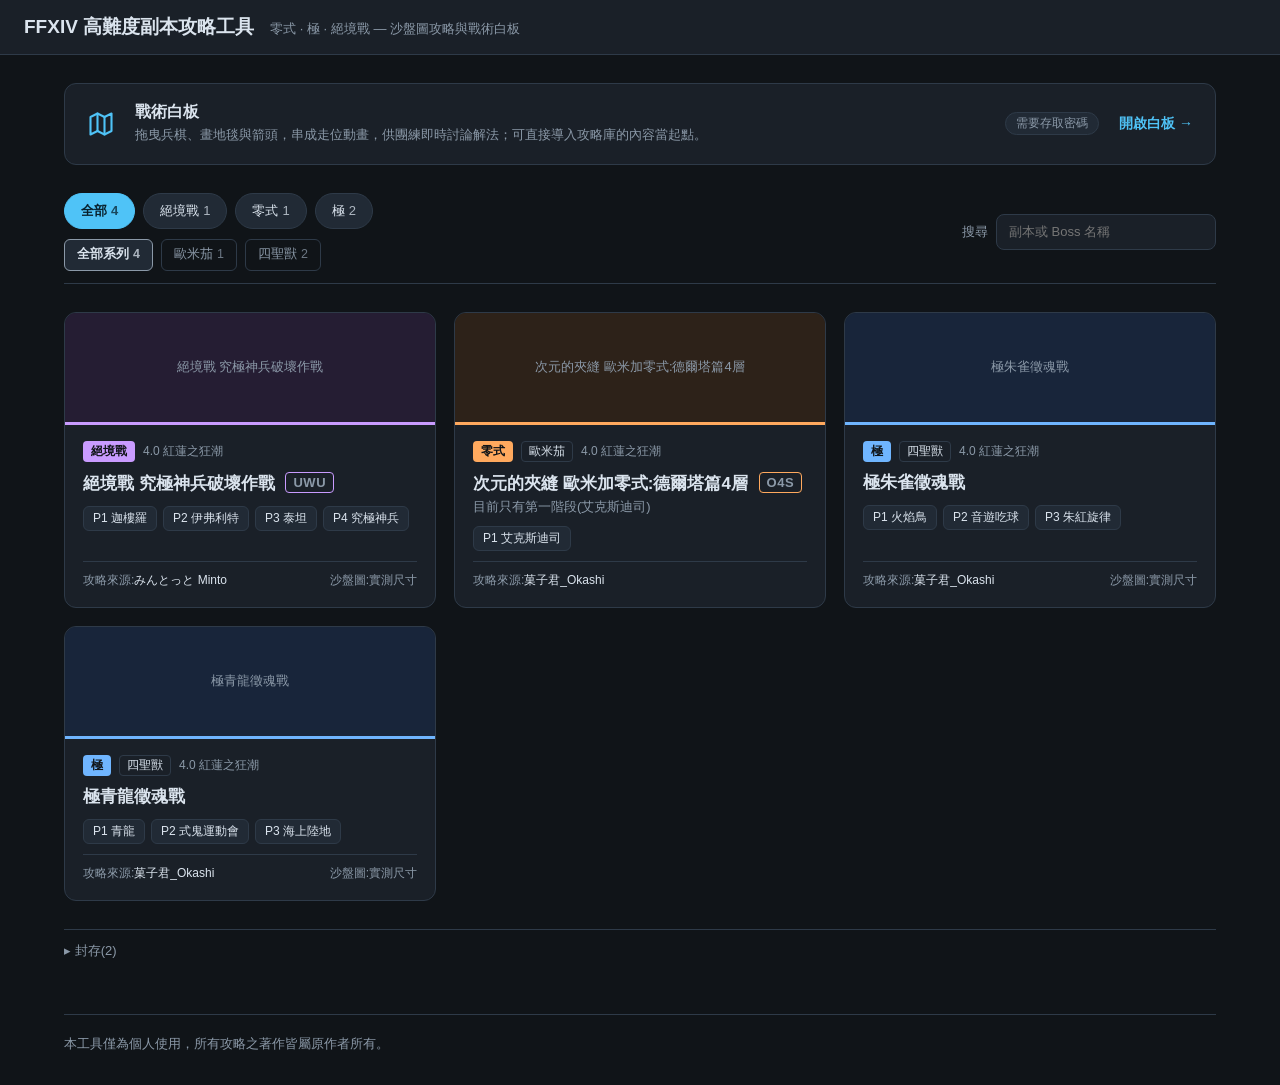
==== index.html @ 34177a95 "Discord Activity M1:私人上架靜態檢視的基礎建設 - 打包 Embedded App SDK 為單檔,新增 activity.js 啟動層(偵測內嵌、URL 改寫、換頁保留參數) -" ====
﻿<!DOCTYPE html>
<html lang="zh-Hant">
<head>
<meta charset="UTF-8">
<meta name="viewport" content="width=device-width, initial-scale=1">
<!-- 不讓搜尋引擎收錄:本工具僅供個人使用,不公開發布 -->
<meta name="robots" content="noindex, nofollow">
<title>FFXIV 高難度副本攻略工具</title>
<link rel="stylesheet" href="css/style.css?v=12">
</head>
<body>
<header class="home-header">
  <h1>FFXIV 高難度副本攻略工具</h1>
  <span class="home-tagline">零式 · 極 · 絕境戰 — 沙盤圖攻略與戰術白板</span>
</header>

<main id="home">
  <a class="tool-banner" href="board.html">
    <svg class="tool-banner-icon" width="28" height="28" viewBox="0 0 24 24" fill="none" stroke="var(--accent)" stroke-width="1.8" stroke-linecap="round" stroke-linejoin="round" aria-hidden="true"><path d="M3 6l6-3 6 3 6-3v15l-6 3-6-3-6 3z"/><path d="M9 3v15M15 6v15"/></svg>
    <span class="tool-banner-text">
      <strong>戰術白板</strong>
      <span>拖曳兵棋、畫地毯與箭頭，串成走位動畫，供團練即時討論解法；可直接導入攻略庫的內容當起點。</span>
    </span>
    <span class="pill-note">需要存取密碼</span>
    <span class="tool-banner-go">開啟白板 →</span>
  </a>

  <div class="home-filter">
    <div class="filter-levels">
      <div class="filter-tabs" id="filter-tabs" role="group" aria-label="依難度篩選"></div>
      <div class="filter-tabs series-tabs" id="series-tabs" role="group" aria-label="依系列篩選" hidden></div>
    </div>
    <label class="home-search">搜尋
      <input type="search" id="raid-search" placeholder="副本或 Boss 名稱">
    </label>
  </div>

  <div id="raid-list" class="card-grid">載入中…</div>
  <p id="raid-empty" class="home-empty" hidden>沒有符合條件的攻略。</p>

  <details class="archive" id="archive">
    <summary>封存</summary>
    <p class="archive-note">被新版取代、但保留下來供對照的舊攻略。平常不需要打開。</p>
    <div id="archive-list" class="archive-list"></div>
  </details>
</main>

<footer class="home-footer">本工具僅為個人使用，所有攻略之著作皆屬原作者所有。</footer>

<script src="js/discord/sdk.min.js?v=1"></script>
<script src="js/discord/config.js?v=1"></script>
<script src="js/discord/activity.js?v=1"></script>
<script src="data/raids.js?v=3"></script>
<script src="js/home.js?v=2"></script>
</body>
</html>
---- css/style.css ----
/* FFXIV 攻略工具 — 深色主題 */
:root {
  --bg: #101418;
  --bg-panel: #1a2028;
  --bg-panel2: #212a35;
  --border: #2e3a48;
  --text: #dbe4ee;
  --text-dim: #8b99a8;
  --accent: #4fc3f7;
  --tank: #4a90d9;
  --healer: #4caf7d;
  --dps: #e05d5d;
  --fire: #ff7a45;
  --ice: #ffd75e;
  --thunder: #7fb6ff;
  --void: #b06ce0;
  --wind: #6ee0a8;
}

* { box-sizing: border-box; }
html, body {
  margin: 0; padding: 0; height: 100%;
  background: var(--bg); color: var(--text);
  font-family: "Microsoft JhengHei", "PingFang TC", "Noto Sans TC", sans-serif;
}

a { color: var(--accent); text-decoration: none; }

/* ── 卷軸(配合深色主題,與 board.css 同一套)──────
 * Firefox 用 scrollbar-*,Chromium/WebKit 用 ::-webkit-scrollbar。 */
* { scrollbar-width: thin; scrollbar-color: #3d4d5f transparent; }
::-webkit-scrollbar { width: 10px; height: 10px; }
/* 軌道透明,讓卷軸融進所在面板(側欄/內容區背景色各不相同) */
::-webkit-scrollbar-track { background: transparent; }
::-webkit-scrollbar-thumb {
  background: #3d4d5f; border-radius: 6px;
  border: 2px solid transparent; background-clip: padding-box;  /* 內縮留白,滑塊看起來比軌道細 */
}
::-webkit-scrollbar-thumb:hover { background: #55697f; background-clip: padding-box; }
::-webkit-scrollbar-thumb:active { background: var(--accent); background-clip: padding-box; }
::-webkit-scrollbar-corner { background: transparent; }

/* ── 頂欄 ─────────────────────────── */
header {
  display: flex; align-items: center; gap: 16px;
  padding: 10px 18px; flex-wrap: wrap;
  background: var(--bg-panel); border-bottom: 1px solid var(--border);
}
header h1 { font-size: 17px; margin: 0; font-weight: 600; }
header .home-link { font-size: 13px; color: var(--text-dim); }

#role-bar { display: flex; gap: 6px; margin-left: auto; flex-wrap: wrap; }
.role-btn {
  padding: 4px 10px; border-radius: 6px; cursor: pointer;
  border: 1px solid var(--border); background: var(--bg-panel2);
  color: var(--text-dim); font-size: 13px; font-weight: 700;
}
.role-btn.role-tank.active   { background: var(--tank);   color: #fff; border-color: var(--tank); }
.role-btn.role-healer.active { background: var(--healer); color: #fff; border-color: var(--healer); }
.role-btn.role-dps.active    { background: var(--dps);    color: #fff; border-color: var(--dps); }
.role-btn:hover { border-color: var(--accent); }

/* ── 版面 ─────────────────────────── */
#layout {
  display: grid;
  grid-template-columns: 220px minmax(340px, 46%) 1fr;
  height: calc(100vh - 53px);
}

/* 側欄:上方頁籤 + 下方時間軸 */
#sidebar {
  display: flex; flex-direction: column;
  border-right: 1px solid var(--border);
  background: var(--bg-panel); overflow: hidden;
}
#page-tabs {
  flex: none; display: flex; flex-direction: column; gap: 6px;
  padding: 12px 10px; border-bottom: 2px solid var(--border);
}
.page-tab {
  display: flex; align-items: center; gap: 8px; text-align: left;
  padding: 10px 12px; border-radius: 9px; cursor: pointer;
  background: var(--bg-panel2); border: 1px solid var(--border);
  color: var(--text-dim); font-size: 14.5px; font-weight: 700;
}
.page-tab:hover { border-color: var(--accent); color: var(--text); }
.page-tab.active {
  background: var(--accent); border-color: var(--accent); color: #08202c;
}
.page-tab .page-tab-icon { font-size: 16px; }

/* 時間軸 */
#timeline {
  overflow-y: auto; padding: 8px;
  display: flex; flex-direction: column; gap: 4px;
}
/* 階段分隔(P1/P2/P3);章節未標 phase 時不會出現 */
.timeline-phase {
  margin: 10px 2px 2px; padding: 0 8px 5px;
  border-bottom: 1px solid var(--border);
  font-size: 11px; font-weight: 800; letter-spacing: .08em;
  color: var(--accent); text-transform: uppercase;
}
.timeline-phase:first-child { margin-top: 2px; }

.timeline-item {
  display: flex; align-items: center; gap: 8px; text-align: left;
  padding: 8px 10px; border-radius: 8px; cursor: pointer;
  background: none; border: 1px solid transparent;
  color: var(--text-dim); font-size: 13.5px; line-height: 1.3;
}
/* 有階段標題時章節縮排一層,層級關係一眼看得出來 */
.timeline-item-nested { margin-left: 8px; }
.timeline-item:hover { background: var(--bg-panel2); color: var(--text); }
.timeline-item.active {
  background: var(--bg-panel2); color: var(--text);
  border-color: var(--accent);
}
.timeline-num {
  flex: none; width: 20px; height: 20px; border-radius: 50%;
  background: var(--border); color: var(--text);
  display: flex; align-items: center; justify-content: center;
  font-size: 11px; font-weight: 700;
}
.timeline-item.active .timeline-num { background: var(--accent); color: #08202c; }
/* 選取中章節的名稱:只在窄螢幕(數字方塊模式)顯示 */
#timeline-current { display: none; }

/* 沙盤區 */
#stage {
  display: flex; flex-direction: column; align-items: center;
  padding: 14px; gap: 8px; overflow-y: auto;
  border-right: 1px solid var(--border);
}
#arena { width: 100%; max-width: 560px; }
.arena-svg { width: 100%; height: auto; display: block; }

#player { width: 100%; max-width: 560px; }
.player-caption {
  min-height: 40px; padding: 8px 12px; border-radius: 8px;
  background: var(--bg-panel2); border: 1px solid var(--border);
  font-size: 14px; line-height: 1.5;
}
.player-controls {
  display: flex; align-items: center; justify-content: center;
  gap: 12px; margin-bottom: 8px;
}
.player-controls button.btn-prev, .player-controls button.btn-next {
  width: 42px; height: 34px; border-radius: 8px; cursor: pointer;
  background: var(--bg-panel2); border: 1px solid var(--border);
  color: var(--text); font-size: 15px;
}
.player-controls button:disabled { opacity: 0.35; cursor: default; }
.player-dots { display: flex; gap: 6px; }
.player-dot {
  width: 11px; height: 11px; border-radius: 50%; cursor: pointer;
  border: 1px solid var(--text-dim); background: none; padding: 0;
}
.player-dot.active { background: var(--accent); border-color: var(--accent); }

/* 內容區 */
#content { overflow-y: auto; padding: 18px 22px; }
#section-title { font-size: 19px; margin: 0 0 10px; }
#section-body { font-size: 14.5px; line-height: 1.75; color: var(--text); }
#section-body p { margin: 0.5em 0; }
#section-body ul { margin: 0.4em 0; padding-left: 1.4em; }
#section-body strong { color: #ffcf7d; }
#section-body code {
  background: var(--bg-panel2); padding: 1px 5px; border-radius: 4px; font-size: 0.92em;
}

/* 速查表頁 */
#cheatsheet-view {
  grid-column: 2 / 4; overflow-y: auto; padding: 22px 26px;
}
#cheatsheet-view h2 { margin: 0 0 4px; font-size: 20px; }
.cheat-subtitle { margin: 0 0 14px; color: var(--text-dim); font-size: 13.5px; }
/* 分組頁籤:卡片多的時候用來只看某個階段。黏在捲動容器頂端,捲下去也還在。 */
#cheat-tabs {
  display: flex; flex-wrap: wrap; gap: 8px;
  position: sticky; top: -22px; z-index: 2;
  padding: 10px 0 14px; margin: 0;
  background: var(--bg);
  border-bottom: 1px solid var(--border);
}
#cheat-tabs:empty { display: none; }
.cheat-tab {
  padding: 6px 18px; border-radius: 999px; cursor: pointer;
  background: var(--bg-panel2); border: 1px solid var(--border);
  color: var(--text-dim); font-family: inherit; font-size: 13.5px; font-weight: 700;
}
.cheat-tab:hover { border-color: var(--accent); color: var(--text); }
.cheat-tab.active {
  background: var(--accent); border-color: var(--accent); color: #08202c;
}
#cheat-grid {
  margin-top: 20px;
  display: grid; grid-template-columns: repeat(2, 1fr); gap: 20px;
}
.cheat-card {
  background: var(--bg-panel2); border: 1px solid var(--border);
  border-top: 5px solid var(--tag-color, var(--accent));
  border-radius: 12px; padding: 20px 24px;
}
.cheat-card h3 {
  margin: 0 0 12px; font-size: 19px; display: flex; align-items: center; gap: 10px;
}
.cheat-card .cheat-tag {
  font-size: 12px; font-weight: 700; padding: 2px 10px; border-radius: 10px;
  color: #fff; background: var(--tag-color, var(--accent));
}
.cheat-card ul {
  margin: 0; padding-left: 1.25em; font-size: 15px; line-height: 1.85; color: var(--text);
}
.cheat-card li { margin-bottom: 6px; }
.role-chip {
  display: inline-block; padding: 1px 8px; border-radius: 6px;
  font-weight: 800; font-size: 0.94em; color: #fff; white-space: nowrap;
}
.role-chip.role-tank { background: var(--tank); }
.role-chip.role-healer { background: var(--healer); }
.role-chip.role-dps { background: var(--dps); }

#role-notes {
  margin-top: 14px; display: flex; flex-direction: column; gap: 6px;
}
.role-note {
  display: flex; gap: 10px; align-items: baseline;
  padding: 8px 10px; border-radius: 8px; font-size: 13.5px; line-height: 1.55;
  background: var(--bg-panel); border: 1px solid var(--border);
}
.role-note.mine {
  border-color: var(--accent);
  background: #14313f;
  order: -1;
}
.role-note.mine::after { content: "← 你的職責"; color: var(--accent); font-size: 12px; margin-left: auto; flex: none; }
.role-note-tag {
  flex: none; font-weight: 700; font-size: 12px; padding: 1px 8px;
  border-radius: 10px; color: #fff;
}
.role-note-tag.role-tank { background: var(--tank); }
.role-note-tag.role-healer { background: var(--healer); }
.role-note-tag.role-dps { background: var(--dps); }

/* ── SVG 沙盤樣式 ──────────────────── */
.arena-floor { fill: #3a3226; stroke: none; }
.arena-rim { fill: none; stroke: #17130c; stroke-width: 3; }
.arena-inner-line { fill: none; stroke: #4a4030; stroke-width: 0.8; stroke-dasharray: 3 4; }

/* 標記疊在 AOE 之上,填色需夠深才能在彩色地板(如朱紅旋律)上看清 */
.waymark circle { fill: rgba(6,8,11,.72); stroke-width: 1.6; }
.waymark-text {
  font-size: 10px; font-weight: 700; text-anchor: middle; dominant-baseline: central;
  paint-order: stroke; stroke: rgba(6,8,11,.85); stroke-width: 2.4;
}
/* 未指定的標記先給一組保底配色,避免變成看不見的黑字黑圈 */
.waymark circle { stroke: #dbe4ee; }
.waymark text { fill: #dbe4ee; }

.waymark-A circle, .waymark-1 circle { stroke: #ff6b6b; }
.waymark-A text,   .waymark-1 text   { fill: #ff6b6b; }
.waymark-B circle, .waymark-2 circle { stroke: #ffd75e; }
.waymark-B text,   .waymark-2 text   { fill: #ffd75e; }
.waymark-C circle, .waymark-3 circle { stroke: #7fb6ff; }
.waymark-C text,   .waymark-3 text   { fill: #7fb6ff; }
.waymark-D circle, .waymark-4 circle { stroke: #c98fff; }
.waymark-D text,   .waymark-4 text   { fill: #c98fff; }

.actor .actor-body { stroke: #0c1116; stroke-width: 1.2; }
.actor-tank .actor-body { fill: var(--tank); }
.actor-healer .actor-body { fill: var(--healer); }
.actor-dps .actor-body { fill: var(--dps); }
.actor-label {
  font-size: 5.6px; font-weight: 700; fill: #fff;
  text-anchor: middle; dominant-baseline: central; pointer-events: none;
}
.actor.selected .actor-body {
  stroke: #fff; stroke-width: 1.6;
  filter: drop-shadow(0 0 4px #4fc3f7) drop-shadow(0 0 8px #4fc3f7);
}

.boss-body { fill: #5b4a78; stroke: #2b2140; stroke-width: 1.5; }
.boss-facing { fill: rgba(255,255,255,.35); }
.boss-label {
  font-size: 6px; font-weight: 700; fill: #fff;
  text-anchor: middle; dominant-baseline: central;
}

.aoe { opacity: 0.55; }
.aoe-fire { fill: var(--fire); }
.aoe-ice { fill: var(--ice); }
.aoe-thunder { fill: var(--thunder); }
.aoe-void { fill: var(--void); }
.aoe-death { fill: #ff2a2a; }
.aoe-wind { fill: var(--wind); }
.aoe-generic { fill: #cccccc; }

.blackhole-glow { fill: #1d2f7a; opacity: 0.5; }
.blackhole-core { fill: #0a1030; stroke: #3550c8; stroke-width: 1; }
.blackhole-eye { fill: #000; }

.tentacle-body { fill: #7a5a38; stroke: #3d2c18; stroke-width: 1.2; }
.tentacle-label { font-size: 6px; fill: #fff; font-weight: 700; text-anchor: middle; dominant-baseline: central; }

.tether { stroke-width: 1.2; stroke-dasharray: 3 2; }
.tether-purple { stroke: #d24ce0; }
.tether-white { stroke: #ddd; }
.tether-green { stroke: #5fe08a; }

.ann-arrow, .ann-arc { fill: none; stroke-width: 2.4; }
.ann-thin { stroke-width: 1.6; }
.ann-white { stroke: #eee; color: #eee; }
.ann-red { stroke: #ff5f5f; color: #ff5f5f; }
.ann-blue { stroke: #6fa8ff; color: #6fa8ff; }
.ann-yellow { stroke: #ffd75e; color: #ffd75e; }
.ann-text { font-size: 7px; font-weight: 700; text-anchor: middle; stroke: none; }
.ann-text.ann-white { fill: #eee; } .ann-text.ann-red { fill: #ff5f5f; }
.ann-text.ann-blue { fill: #6fa8ff; } .ann-text.ann-yellow { fill: #ffd75e; }

/* 內文標題前的階段標籤 */
.section-phase {
  display: inline-block; margin-right: 9px; padding: 2px 9px;
  border-radius: 20px; vertical-align: 2px;
  background: var(--bg-panel2); border: 1px solid var(--accent);
  color: var(--accent); font-size: 12px; font-weight: 800; letter-spacing: .04em;
}

/* ── 內文 Markdown:表格 / 引言 / 小標 ────────── */
.md-table {
  width: 100%; border-collapse: collapse; margin: 12px 0 16px;
  font-size: 13.5px; line-height: 1.6;
  display: block; overflow-x: auto;
}
.md-table th, .md-table td {
  border: 1px solid var(--border); padding: 6px 9px;
  text-align: left; vertical-align: top;
}
.md-table th { background: var(--bg-panel2, #1b2430); font-weight: 700; white-space: nowrap; }
.md-table tr:nth-child(even) td { background: rgba(255,255,255,.02); }

#section-body blockquote {
  margin: 12px 0; padding: 9px 13px;
  border-left: 3px solid var(--accent);
  background: var(--bg-panel); border-radius: 0 8px 8px 0;
  color: var(--text-dim); font-size: 14px; line-height: 1.75;
}
#section-body blockquote strong { color: var(--text); }
#section-body .md-h3 { margin: 20px 0 8px; font-size: 15.5px; }
#section-body .md-hr { border: none; border-top: 1px solid var(--border); margin: 18px 0; }

/* ── 極朱雀:朱紅旋律四色地板 ────────────── */
.quad .quad-fill { stroke: rgba(0,0,0,.45); stroke-width: 0.8; }
.quad-purple .quad-fill { fill: #7b3f8f; }
.quad-brown  .quad-fill { fill: #55432e; }
.quad-green  .quad-fill { fill: #6f8a63; }
.quad-yellow .quad-fill { fill: #c9a028; }
.quad-boom .quad-fill { fill: #ff9126; }
.quad-glyph {
  font-size: 17px; font-weight: 700; fill: rgba(255,255,255,.85);
  text-anchor: middle; dominant-baseline: central; pointer-events: none;
}
.quad-boom .quad-glyph { fill: rgba(60,20,0,.75); }
.quad-order {
  font-size: 9px; font-weight: 800; fill: #fff; stroke: #000; stroke-width: 2.2;
  paint-order: stroke; text-anchor: middle; dominant-baseline: central;
}

/* 中央天坑 */
.pit-body { fill: #08090c; }
.pit-rim { fill: none; stroke: #ff6b6b; stroke-width: 1.6; stroke-dasharray: 5 3; opacity: .75; }

/* 灼熱旋律的塔 */
.tower-ring { fill: rgba(255,196,64,.16); stroke: #ffc440; stroke-width: 1.8; }
.tower-core { fill: rgba(255,196,64,.55); }
.tower-empty .tower-ring { stroke: #ff5f5f; stroke-dasharray: 4 2.5; }
.tower-empty .tower-core { fill: rgba(255,95,95,.4); }

/* 蘇生之羽:羽毛與黃圈 */
.feather-aura { fill: rgba(214,164,58,.28); stroke: rgba(230,186,80,.7); stroke-width: 0.9; }
.feather-quill { fill: #f0b429; stroke: #7a4a10; stroke-width: 0.7; }
.feather-big .feather-quill { fill: #ff9f1c; }
.feather-cleared .feather-quill { fill: #4a4438; stroke: #2a261e; }

/* 火焰鳥 */
.bird-dead .bird-body { fill: #a3312c; stroke: #4d120f; stroke-width: 0.8; }
.bird-alive .bird-body { fill: #ffb52e; stroke: #7a4a10; stroke-width: 0.8; }
.bird-label {
  font-size: 5.4px; font-weight: 700; fill: #fff;
  text-anchor: middle; dominant-baseline: central;
}

/* 禁止站位 */
.rock { fill: #f08a24; stroke: #5a2c08; stroke-width: 1.4; stroke-linejoin: round; }

/* 場上的其他敵人(UWU P4):風 / 火 / 土 / 究極神兵 */
.enemy-body { stroke: #1a1a1a; stroke-width: 1.3; }
.enemy-facing { fill: rgba(255,255,255,.45); }
.enemy-label {
  font-size: 7px; font-weight: 700; fill: #fff;
  text-anchor: middle; dominant-baseline: central; pointer-events: none;
}
.enemy-wind .enemy-body { fill: #2f8f62; }
.enemy-fire .enemy-body { fill: #c4472a; }
.enemy-earth .enemy-body { fill: #9a6a2f; }
.enemy-ultima .enemy-body { fill: #5b4a78; }
.enemy-neutral .enemy-body { fill: #666; }
.xmark path { stroke: #ff3b30; stroke-width: 2.6; stroke-linecap: round; fill: none; }

/* 場外「詩」文字列 */
.cs-cell circle { fill: #2b2318; stroke: #6b5a3c; stroke-width: 0.8; }
.cs-purple circle { fill: #5c2f6b; } .cs-brown circle { fill: #4a3a28; }
.cs-green  circle { fill: #55694c; } .cs-yellow circle { fill: #9c7c1f; }
.cs-glyph {
  font-size: 10px; font-weight: 700; fill: #f2e8d5;
  text-anchor: middle; dominant-baseline: central;
}
.cs-done { opacity: .28; }
.cs-now circle { stroke: #fff; stroke-width: 2; }

.ann-dash { stroke-dasharray: 5 3.5; }

.marker-share .share-outer { fill: none; stroke: #ffb347; stroke-width: 1.4; stroke-dasharray: 4 2; }
.marker-share .share-inner { fill: rgba(255,179,71,.3); stroke: #ffb347; stroke-width: 1; }
.marker-triangle { fill: rgba(255,90,90,.85); stroke: #fff; stroke-width: 0.8; }
.marker-target .target-corner { fill: none; stroke: #ff8080; stroke-width: 1.6; }

/* ── 首頁 ─────────────────────────── */
:root {
  /* 難度色:只用在標籤、橫幅底線與篩選 */
  --cat-ultimate: #c99bff; --cat-ultimate-bg: #251d33;
  --cat-savage:   #ffa95e; --cat-savage-bg:   #2d2219;
  --cat-extreme:  #6fb5ff; --cat-extreme-bg:  #18253a;
}
.home-header { padding: 14px 24px; gap: 6px 16px; align-items: baseline; }
.home-header h1 { font-size: 19px; font-weight: 700; }
.home-tagline { font-size: 13px; color: var(--text-dim); }

#home {
  max-width: 1200px; margin: 0 auto; padding: 28px 24px 0;
  display: flex; flex-direction: column; gap: 28px;
}

/* 戰術白板:放在最上面的橫向入口 */
.tool-banner {
  display: flex; flex-wrap: wrap; align-items: center; gap: 12px 20px;
  padding: 18px 22px; border-radius: 12px;
  background: var(--bg-panel); border: 1px solid var(--border);
  color: var(--text); transition: border-color .15s;
}
.tool-banner:hover { border-color: var(--accent); }
.tool-banner-icon { flex: none; }
.tool-banner-text { display: flex; flex-direction: column; gap: 2px; flex: 1 1 320px; }
.tool-banner-text strong { font-size: 16px; }
.tool-banner-text span { font-size: 13px; color: var(--text-dim); line-height: 1.6; }
.tool-banner-go { font-size: 14px; font-weight: 700; color: var(--accent); white-space: nowrap; }
.pill-note {
  display: inline-block; padding: 2px 10px; border-radius: 20px;
  background: var(--bg-panel2); border: 1px solid var(--border);
  font-size: 12px; color: var(--text-dim); white-space: nowrap;
}

/* 篩選列 */
.home-filter {
  display: flex; flex-wrap: wrap; align-items: center; justify-content: space-between; gap: 12px;
  padding-bottom: 12px; border-bottom: 1px solid var(--border);
}
.filter-tabs { display: flex; flex-wrap: wrap; gap: 8px; }
.filter-tab {
  min-height: 36px; padding: 0 16px; border-radius: 18px;
  border: 1px solid var(--border); background: var(--bg-panel2);
  color: var(--text); font: inherit; font-size: 13px; cursor: pointer;
}
.filter-tab:hover { border-color: var(--accent); }
.filter-tab.active { background: var(--accent); border-color: var(--accent); color: #08202c; font-weight: 700; }
.filter-count { margin-left: 4px; opacity: .75; }
.filter-levels { display: flex; flex-direction: column; gap: 10px; }
/* 第二層(系列):比難度頁籤小一號,只用中性色 */
.series-tabs[hidden] { display: none; }
.series-tab {
  min-height: 32px; padding: 0 12px; border-radius: 6px;
  border: 1px solid var(--border); background: transparent;
  color: var(--text-dim); font: inherit; font-size: 12.5px; cursor: pointer;
}
.series-tab:hover { border-color: var(--accent); color: var(--text); }
.series-tab.active { border-color: var(--text-dim); background: var(--bg-panel2); color: var(--text); font-weight: 700; }
.home-search { display: flex; align-items: center; gap: 8px; font-size: 13px; color: var(--text-dim); }
.home-search input {
  min-height: 36px; width: 220px; max-width: 60vw; padding: 0 12px; border-radius: 8px;
  border: 1px solid var(--border); background: var(--bg-panel); color: var(--text);
  font: inherit; font-size: 13px;
}
.home-search input:focus { outline: none; border-color: var(--accent); }
.home-empty { margin: 0; color: var(--text-dim); font-size: 14px; }

/* 攻略卡 */
.card-grid { display: grid; grid-template-columns: repeat(auto-fill, minmax(340px, 1fr)); gap: 18px; }
@media (max-width: 420px) { .card-grid { grid-template-columns: 1fr; } }
.raid-card {
  position: relative; display: flex; flex-direction: column;
  border-radius: 12px; overflow: hidden;
  background: var(--bg-panel); border: 1px solid var(--border);
  color: var(--text); transition: border-color .15s;
}
.raid-card:hover { border-color: var(--accent); }
.raid-card[hidden] { display: none; }
/* 整張卡可點:主連結的 ::after 蓋滿卡片,階段膠囊浮在上層各自連結 */
.raid-card-link { color: inherit; }
.raid-card-link::after { content: ''; position: absolute; inset: 0; }
.raid-card-link:focus-visible { outline: none; }
.raid-card:has(.raid-card-link:focus-visible) { border-color: var(--accent); box-shadow: 0 0 0 2px var(--accent); }

.raid-banner {
  height: 112px; display: flex; align-items: center; justify-content: center;
  background: var(--cat-bg); border-bottom: 3px solid var(--cat);
  color: var(--text-dim); font-size: 13px; overflow: hidden;
}
.raid-banner img { width: 100%; height: 100%; object-fit: cover; display: block; }
.raid-body { padding: 16px 18px 18px; display: flex; flex-direction: column; gap: 10px; flex-grow: 1; }
.raid-meta { display: flex; align-items: center; gap: 8px; font-size: 12px; color: var(--text-dim); }
.cat-tag { font-weight: 700; padding: 2px 8px; border-radius: 4px; color: #101418; background: var(--cat); }
.series-tag { padding: 1px 7px; border-radius: 4px; border: 1px solid var(--border); color: var(--text); }
/* 玩家俗稱的代號(UWU、O4S):接在主標後面 */
.raid-alias {
  display: inline-block; margin-left: 6px; padding: 1px 7px; border-radius: 4px; vertical-align: 2px;
  font-size: 12px; font-weight: 700; letter-spacing: 0.04em;
  color: var(--cat); border: 1px solid var(--cat);
}
.raid-titles { display: flex; flex-direction: column; gap: 2px; }
.raid-titles strong { font-size: 17px; line-height: 1.35; }
.raid-titles span { font-size: 13px; color: var(--text-dim); }
.phase-chips { display: flex; flex-wrap: wrap; gap: 6px; }
.phase-chip {
  position: relative; z-index: 1;
  font-size: 12px; padding: 3px 9px; border-radius: 6px;
  background: var(--bg-panel2); border: 1px solid var(--border); color: var(--text);
}
.phase-chip:hover { border-color: var(--cat); color: var(--cat); }
.raid-foot {
  margin-top: auto; padding-top: 10px; border-top: 1px solid var(--border);
  display: flex; justify-content: space-between; gap: 8px; flex-wrap: wrap;
  font-size: 12px; color: var(--text-dim);
}
.raid-author { color: var(--text); }

.cat-ultimate { --cat: var(--cat-ultimate); --cat-bg: var(--cat-ultimate-bg); }
.cat-savage   { --cat: var(--cat-savage);   --cat-bg: var(--cat-savage-bg); }
.cat-extreme  { --cat: var(--cat-extreme);  --cat-bg: var(--cat-extreme-bg); }

/* 封存區:被新版取代的舊攻略。預設收合,視覺上明顯比現行攻略退後一階 */
.archive { border-top: 1px solid var(--border); padding-top: 12px; }
.archive > summary {
  cursor: pointer; list-style: none; min-height: 32px;
  font-size: 13px; color: var(--text-dim);
}
.archive > summary::-webkit-details-marker { display: none; }
.archive > summary::before { content: '▸ '; }
.archive[open] > summary::before { content: '▾ '; }
.archive > summary:hover { color: var(--text); }
.archive-note { margin: 4px 0 12px; font-size: 13px; color: var(--text-dim); line-height: 1.6; }
.archive-list { display: grid; gap: 10px; }
.archive-card {
  display: block; padding: 14px 18px; border-radius: 10px;
  border: 1px dashed var(--border); color: var(--text); opacity: .75;
}
.archive-card:hover { opacity: 1; border-color: var(--accent); }
.archive-card strong { font-size: 15px; }
.archive-card p { margin: 6px 0 0; font-size: 13px; color: var(--text-dim); line-height: 1.6; }
.archive-replaced { margin-left: 8px; }

.home-footer {
  width: calc(100% - 48px); max-width: 1152px; margin: 40px auto 0; padding: 20px 0 32px;
  border-top: 1px solid var(--border); font-size: 13px; color: var(--text-dim);
}

/* ── 響應式 ────────────────────────── */
@media (max-width: 1100px) {
  #layout {
    grid-template-columns: 1fr;
    grid-template-rows: auto auto auto;
    height: auto;
  }
  #sidebar { flex-direction: column; border-right: none; border-bottom: 1px solid var(--border); }
  #page-tabs { flex-direction: row; border-bottom: none; border-right: 1px solid var(--border); }
  #timeline {
    flex-direction: row; overflow-x: auto;
    border-bottom: 1px solid var(--border);
  }
  .timeline-item { flex: none; }
  #stage { border-right: none; border-bottom: 1px solid var(--border); }
  #cheatsheet-view { grid-column: 1 / 2; }
}

/* ── 窄螢幕(平板與手機):章節改成單行的正方形數字方塊 ──
 * 原本的橫向長條每個章節都帶完整標題,要一直左右滑。改成數字方塊排成一行,
 * 階段以行內的短標籤(P1/P2/P3)+ 分隔線區分,放不下時這一行可橫向捲動,
 * 選取中的章節名稱(含階段全名)顯示在方塊下方。 */
@media (max-width: 1100px) {
  #timeline {
    flex-direction: row; flex-wrap: nowrap; overflow-x: auto; overflow-y: hidden;
    align-items: center; gap: 6px; padding: 8px 12px;
    scrollbar-width: thin;
  }
  .timeline-phase {
    flex: none; display: flex; align-items: center; align-self: stretch;
    margin: 0 0 0 6px; padding: 0 2px 0 10px;
    border-bottom: none; border-left: 2px solid var(--border);
    font-size: 12px; letter-spacing: .04em;
  }
  .timeline-phase:first-child { margin-left: 0; padding-left: 0; border-left: none; }
  .timeline-phase .phase-full { display: none; }
  .timeline-item, .timeline-item-nested {
    flex: none; margin: 0; padding: 0;
    width: 38px; height: 38px; justify-content: center;
    border: 1px solid var(--border); background: var(--bg-panel2);
  }
  .timeline-item .timeline-title { display: none; }
  .timeline-num {
    width: auto; height: auto; background: none;
    font-size: 15px; color: var(--text-dim);
  }
  .timeline-item.active { background: var(--accent); border-color: var(--accent); }
  .timeline-item.active .timeline-num { background: none; color: #08202c; }
  #timeline-current {
    display: flex; align-items: center; gap: 8px; flex-wrap: wrap;
    padding: 8px 12px 10px; border-bottom: 1px solid var(--border);
    font-size: 14.5px; font-weight: 700; color: var(--text); line-height: 1.4;
  }
  .timeline-current-num {
    flex: none; min-width: 22px; height: 22px; padding: 0 5px; border-radius: 11px;
    background: var(--accent); color: #08202c;
    display: inline-flex; align-items: center; justify-content: center;
    font-size: 12px; font-weight: 800;
  }
}

/* ── Discord Activity(第一階段只開放靜態檢視,白板入口先隱藏) ── */
.in-discord .tool-banner { display: none; }
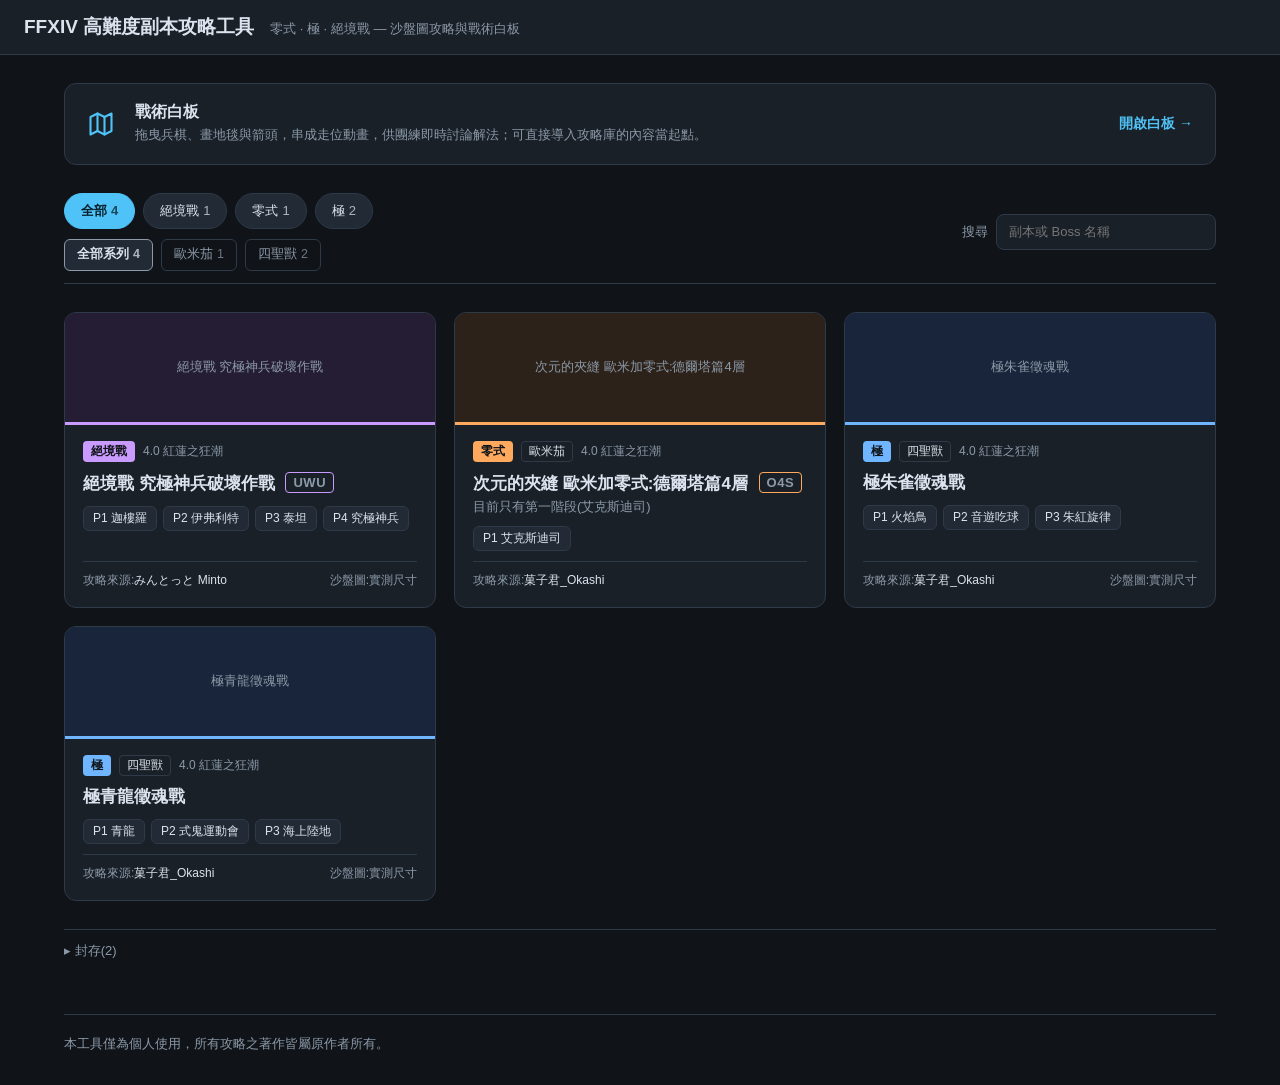
==== commit 6f54998b: "戰術白板改版:取消密碼、工具列方塊檢視、數值滑桿 - 移除存取密碼門檻(gate.js)與首頁「需要存取密碼」標示 - 左側工具列新增方塊/清單切換,預設為 2 欄方塊(圖形預覽 + 標題),選擇會記" ====
--- a/index.html
+++ b/index.html
@@ -6,7 +6,8 @@
 <!-- 不讓搜尋引擎收錄:本工具僅供個人使用,不公開發布 -->
 <meta name="robots" content="noindex, nofollow">
 <title>FFXIV 高難度副本攻略工具</title>
-<link rel="stylesheet" href="css/style.css?v=12">
+<link rel="stylesheet" href="css/style.css?v=13">
+<link rel="stylesheet" href="css/room.css?v=1">
 </head>
 <body>
 <header class="home-header">
@@ -21,7 +22,6 @@
       <strong>戰術白板</strong>
       <span>拖曳兵棋、畫地毯與箭頭，串成走位動畫，供團練即時討論解法；可直接導入攻略庫的內容當起點。</span>
     </span>
-    <span class="pill-note">需要存取密碼</span>
     <span class="tool-banner-go">開啟白板 →</span>
   </a>
 
@@ -48,9 +48,10 @@
 <footer class="home-footer">本工具僅為個人使用，所有攻略之著作皆屬原作者所有。</footer>
 
 <script src="js/discord/sdk.min.js?v=1"></script>
-<script src="js/discord/config.js?v=1"></script>
-<script src="js/discord/activity.js?v=1"></script>
+<script src="js/discord/config.js?v=2"></script>
+<script src="js/discord/activity.js?v=3"></script>
 <script src="data/raids.js?v=3"></script>
-<script src="js/home.js?v=2"></script>
+<script src="js/home.js?v=3"></script>
+<script src="js/discord/room.js?v=2"></script>
 </body>
 </html>
--- a/css/style.css
+++ b/css/style.css
@@ -634,5 +634,5 @@
   }
 }
 
-/* ── Discord Activity(第一階段只開放靜態檢視,白板入口先隱藏) ── */
-.in-discord .tool-banner { display: none; }
+/* ── Discord Activity:白板改用 Discord 身分,不需密碼 ── */
+.in-discord .tool-banner .pill-note { display: none; }
--- a/css/room.css
+++ b/css/room.css
@@ -0,0 +1,30 @@
+/* room.css — Discord 房間面板(js/discord/room.js),首頁/攻略/白板共用。
+ * 只在 Discord 內(或本機開發 ?room=&devuser=)才會出現。 */
+#room-panel {
+  position: fixed; right: 12px; bottom: 12px; z-index: 1000;
+  width: 240px; max-height: 60vh; overflow: auto;
+  background: var(--bg-panel); color: var(--text);
+  border: 1px solid var(--border); border-radius: 10px;
+  box-shadow: 0 6px 24px rgba(0, 0, 0, .35); font-size: 13px;
+}
+#room-panel .room-head { display: flex; align-items: center; gap: 8px; padding: 8px 10px; border-bottom: 1px solid var(--border); }
+#room-panel .room-status { flex: 1; opacity: .7; font-size: 12px; }
+#room-panel .room-toggle { background: none; border: none; color: inherit; font-size: 16px; cursor: pointer; padding: 0 4px; }
+#room-panel.collapsed .room-body { display: none; }
+#room-panel .room-body { padding: 8px 10px; display: grid; gap: 8px; }
+#room-panel .room-role { margin: 0; line-height: 1.5; }
+#room-panel .room-people { list-style: none; margin: 0; padding: 0; display: grid; gap: 4px; }
+#room-panel .room-people li { display: flex; align-items: center; gap: 6px; }
+#room-panel .room-people li.is-host .room-name { font-weight: 600; }
+#room-panel .room-name { flex: 1; overflow: hidden; text-overflow: ellipsis; white-space: nowrap; }
+#room-panel .room-request { display: flex; align-items: center; gap: 6px; padding: 6px; border-radius: 6px; background: rgba(255, 200, 80, .12); }
+#room-panel .room-request span { flex: 1; }
+#room-panel button { font: inherit; font-size: 12px; padding: 3px 8px; border-radius: 6px; cursor: pointer;
+  border: 1px solid var(--border); background: var(--bg-panel2); color: inherit; }
+#room-panel .room-actions button { width: 100%; padding: 6px; }
+
+#room-panel .room-follow { display: grid; gap: 2px; padding: 6px 0; border-top: 1px solid var(--border); border-bottom: 1px solid var(--border); }
+#room-panel .room-follow:empty { display: none; }
+#room-panel .room-switch { display: flex; align-items: center; gap: 6px; cursor: pointer; font-weight: 600; }
+#room-panel .room-switch input { accent-color: var(--accent); width: 15px; height: 15px; margin: 0; }
+#room-panel .room-hint { opacity: .75; font-size: 12px; }
